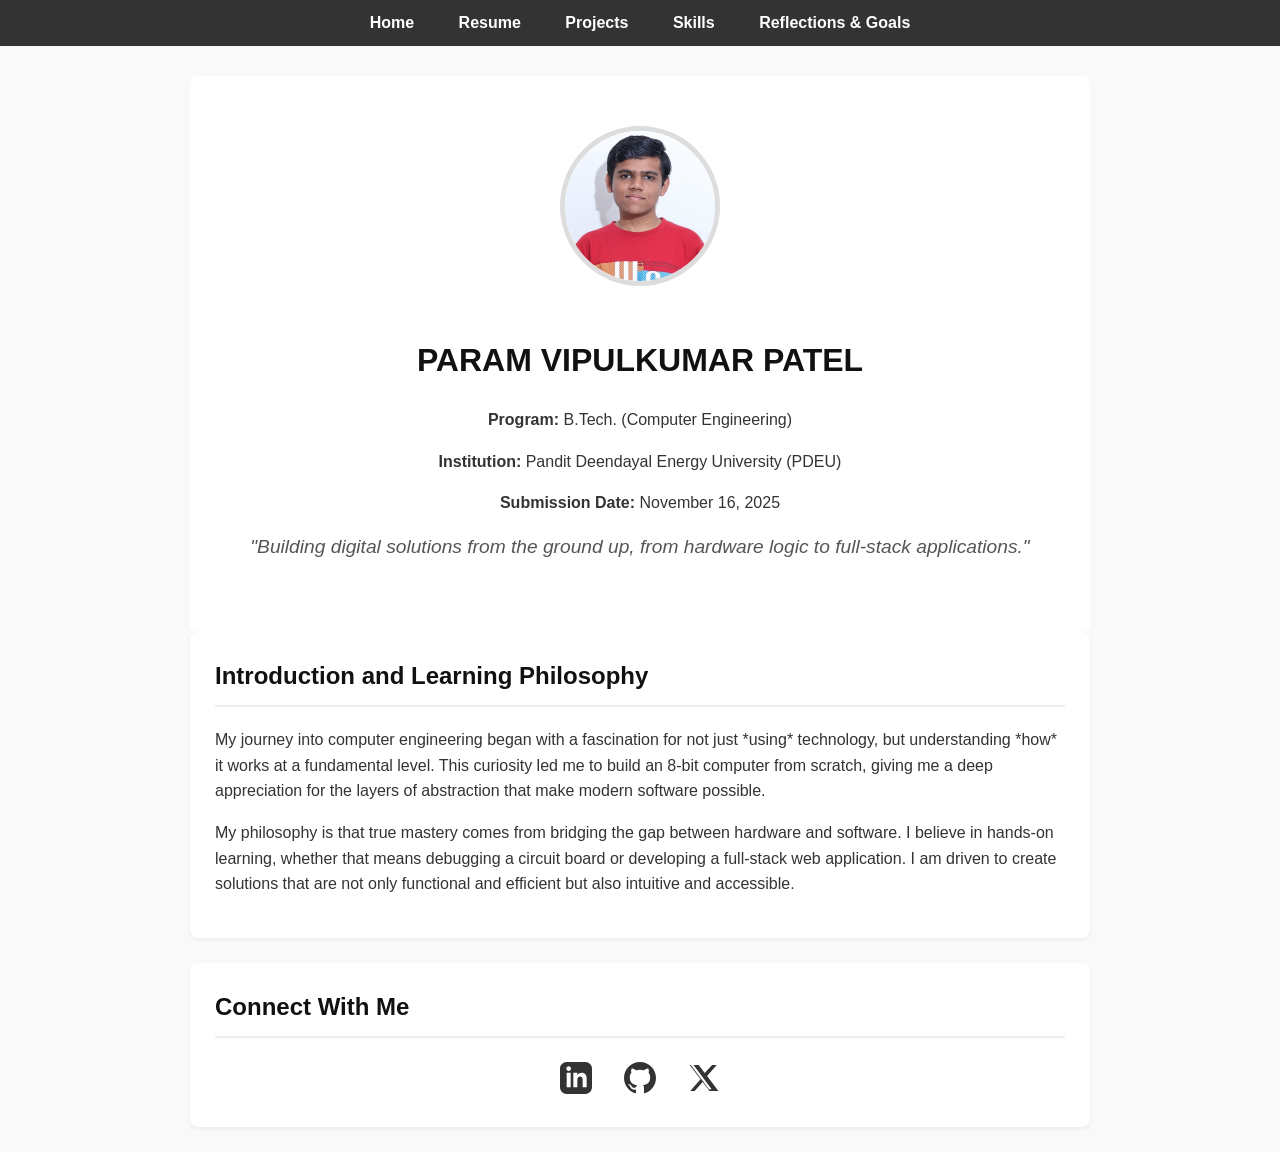
==== index.html @ 7326b466 "added all the files" ====
<!DOCTYPE html>
<html lang="en">
<head>
    <meta charset="UTF-8">
    <meta name="viewport" content="width=device-width, initial-scale-1.0">
    <title>Param Patel - Portfolio</title>
    <link rel="stylesheet" href="style.css">
</head>
<body>
    
    <nav>
        <ul>
            <li><a href="index.html">Home</a></li>
            <li><a href="resume.html">Resume</a></li>
            <li><a href="projects.html">Projects</a></li>
            <li><a href="skills.html">Skills</a></li>
            <li><a href="reflections.html">Reflections & Goals</a></li>
        </ul>
    </nav>

    <div class="container">

        <header class="cover-header">
            
            <img src="./Param_Photo.jpg" alt="Param Patel" class="profile-photo">
            
            <h1>PARAM VIPULKUMAR PATEL</h1>
            <p><strong>Program:</strong> B.Tech. (Computer Engineering)</p>
            <p><strong>Institution:</strong> Pandit Deendayal Energy University (PDEU)</p>
            <p><strong>Submission Date:</strong> November 16, 2025</p>
            <p class="tagline">
                "Building digital solutions from the ground up, from hardware logic to full-stack applications."
            </p>
        </header>

        <section class="page-section">
            <h2>Introduction and Learning Philosophy</h2>
            <p>My journey into computer engineering began with a fascination for not just *using* technology, but understanding *how* it works at a fundamental level. This curiosity led me to build an 8-bit computer from scratch, giving me a deep appreciation for the layers of abstraction that make modern software possible.</p>
            <p>My philosophy is that true mastery comes from bridging the gap between hardware and software. I believe in hands-on learning, whether that means debugging a circuit board or developing a full-stack web application. I am driven to create solutions that are not only functional and efficient but also intuitive and accessible.</p>
        </section>

        <section class="page-section">
            <h2>Connect With Me</h2>
            <div class="socials-container">
                
                <a href="https://www.linkedin.com/in/param-patel-913148295/" class="social-link" target="_blank" aria-label="LinkedIn Profile">
                    <span class="visually-hidden">LinkedIn</span>
                    <svg xmlns="http://www.w3.org/2000/svg" width="24" height="24" viewBox="0 0 24 24"><path d="M19 0h-14c-2.761 0-5 2.239-5 5v14c0 2.761 2.239 5 5 5h14c2.762 0 5-2.239 5-5v-14c0-2.761-2.238-5-5-5zm-11 19h-3v-11h3v11zm-1.5-12.268c-.966 0-1.75-.79-1.75-1.764s.784-1.764 1.75-1.764 1.75.79 1.75 1.764-.783 1.764-1.75 1.764zm13.5 12.268h-3v-5.604c0-3.368-4-3.113-4 0v5.604h-3v-11h3v1.765c1.396-2.586 7-2.777 7 2.476v6.759z"/></svg>
                </a>
                
                <a href="https://github.com/PVP1414" class="social-link" target="_blank" aria-label="GitHub Profile">
                    <span class="visually-hidden">GitHub</span>
                    <svg xmlns="http://www.w3.org/2000/svg" width="24" height="24" viewBox="0 0 24 24"><path d="M12 0c-6.626 0-12 5.373-12 12 0 5.302 3.438 9.8 8.207 11.387.599.111.793-.261.793-.577v-2.234c-3.338.726-4.033-1.416-4.033-1.416-.546-1.387-1.333-1.756-1.333-1.756-1.089-.745.083-.729.083-.729 1.205.084 1.839 1.237 1.839 1.237 1.07 1.834 2.807 1.304 3.492.997.108-.775.418-1.305.762-1.604-2.665-.305-5.467-1.334-5.467-5.931 0-1.311.469-2.381 1.236-3.221-.124-.303-.535-1.524.117-3.176 0 0 1.008-.322 3.301 1.23.957-.266 1.983-.399 3.003-.404 1.02.005 2.047.138 3.006.404 2.291-1.552 3.297-1.23 3.297-1.23.653 1.653.242 2.874.118 3.176.77.84 1.235 1.91 1.235 3.221 0 4.609-2.807 5.624-5.479 5.921.43.372.823 1.102.823 2.222v3.293c0 .319.192.694.801.576 4.765-1.589 8.199-6.086 8.199-11.386 0-6.627-5.373-12-12-12z"/></svg>
                </a>

                <a href="https://x.com/pvp1732?s=08" class="social-link" target="_blank" aria-label="X.com (Twitter) Profile">
                    <span class="visually-hidden">X.com</span>
                    <svg xmlns="http://www.w3.org/2000/svg" width="24" height="24" viewBox="0 0 24 24"><path d="M18.244 2.25h3.308l-7.227 8.26 8.502 11.24h-6.617l-5.214-6.817-6.02 6.817h-3.308l7.731-8.777-8.129-10.723h6.723l4.554 6.03 5.518-6.03zm-2.474 18.25h1.969l-13.6-18.25h-2.068l13.699 18.25z"/></svg>
                </a>

            </div>
        </section>

    </div>

</body>
</html>
---- style.css ----
/* --- Global Styles --- */
body {
    font-family: -apple-system, BlinkMacSystemFont, "Segoe UI", Roboto, "Helvetica Neue", Arial, sans-serif;
    line-height: 1.6;
    background-color: #f9f9f9;
    color: #333;
    margin: 0;
    padding: 0;
}

.container {
    max-width: 900px;
    margin: 20px auto;
    padding: 0 20px;
}

h1, h2, h3, h4 {
    color: #111;
}

a {
    color: #007bff;
    text-decoration: none;
}

a:hover {
    text-decoration: underline;
}

/* --- Navigation Bar --- */
nav {
    background-color: #333;
    padding: 10px 0;
}

nav ul {
    list-style: none;
    padding: 0;
    margin: 0;
    text-align: center;
}

nav ul li {
    display: inline-block;
    margin: 0 15px;
}

nav ul li a {
    color: white;
    font-weight: bold;
    font-size: 16px;
    padding: 10px 5px;
}

nav ul li a:hover {
    color: #007bff;
    text-decoration: none;
}

/* --- Header (For Cover Page) --- */
.cover-header {
    text-align: center;
    padding: 50px 20px;
    background-color: #ffffff;
    border-radius: 8px;
    margin-top: 30px;
}

.cover-header img.profile-photo {
    width: 150px;
    height: 150px;
    border-radius: 50%;
    object-fit: cover;
    border: 5px solid #ddd;
    margin-bottom: 20px;
}

.cover-header .tagline {
    font-size: 1.2em;
    font-style: italic;
    color: #555;
    margin-top: 15px;
}

/* --- Generic Page Section --- */
.page-section {
    background-color: #ffffff;
    padding: 25px;
    margin-bottom: 25px;
    border-radius: 8px;
    box-shadow: 0 2px 4px rgba(0,0,0,0.05);
}

.page-section h2 {
    border-bottom: 2px solid #eee;
    padding-bottom: 10px;
    margin-top: 0;
}

/* --- Project & Skill Cards --- */
.card-container {
    display: grid;
    grid-template-columns: 1fr; /* Default to 1 column */
    gap: 20px;
}

/* On screens wider than 768px, switch to 2 columns */
@media (min-width: 768px) {
    .card-container {
        grid-template-columns: 1fr 1fr;
    }
}


.card {
    background-color: #f9f9f9;
    border: 1px solid #ddd;
    padding: 20px;
    border-radius: 8px;
}

.card h3 {
    margin-top: 0;
}

/* --- Resume Section --- */
.resume-section ul {
    padding-left: 20px;
}
.resume-section li {
    margin-bottom: 8px;
}

/* --- Testimonial --- */
blockquote {
    border-left: 5px solid #007bff;
    padding-left: 15px;
    font-style: italic;
    color: #555;
}

/* --- Code Snippet Styles --- */
.code-snippet {
    margin-top: 1.5rem;
}

.code-snippet h5 {
    font-size: 1rem;
    font-weight: 600;
    color: #007bff; /* Changed to main accent color */
    margin-bottom: 0.5rem;
}

pre {
    background-color: #f4f4f4; /* Lighter background */
    border: 1px solid #ddd;
    border-radius: 8px;
    padding: 1rem;
    overflow-x: auto; /* Allows horizontal scrolling if needed */
    font-family: 'Courier New', Courier, monospace;
    font-size: 0.85rem;
    white-space: pre-wrap; /* Wraps code to new line */
    word-wrap: break-word; /* Breaks long words */
}

code {
    font-family: 'Courier New', Courier, monospace;
    color: #333; /* Dark text for light background */
}

/* --- Visually Hidden Class (for Accessibility) --- */
.visually-hidden {
    position: absolute;
    width: 1px;
    height: 1px;
    margin: -1px;
    padding: 0;
    overflow: hidden;
    clip: rect(0, 0, 0, 0);
    border: 0;
}

/* --- Socials Section (Updated for simple, inline style) --- */
.socials-container {
    display: flex;
    flex-wrap: wrap; 
    gap: 2rem; /* More space */
    justify-content: center; 
    margin-top: 1.5rem;
}

.social-link {
    display: inline-block;
    color: #333; /* Default icon color (matches text) */
    text-decoration: none;
    transition: all 0.2s ease-in-out;
}

.social-link svg {
    width: 32px;  /* A good, clean size */
    height: 32px;
    fill: currentColor; /* Inherits the 'color' from the <a> tag */
}

.social-link:hover {
    color: #007bff; /* Accent color on hover */
    transform: translateY(-3px);
    text-decoration: none;
}
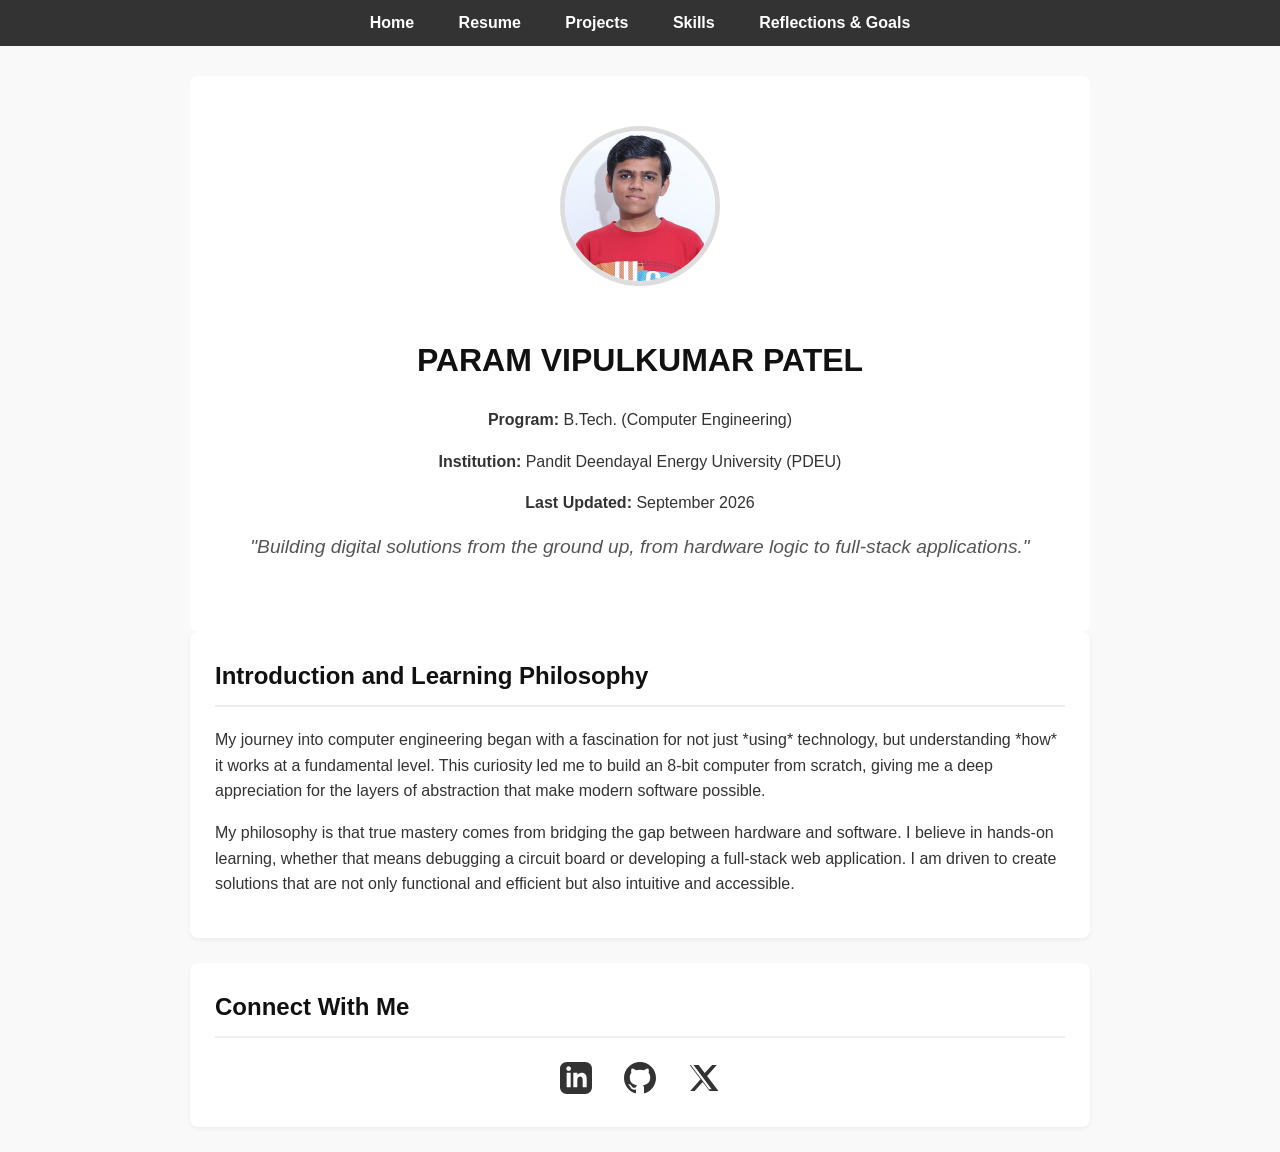
==== commit 2674bc7b: "Modify submission and last updated dates in index.html Updated submission date and added last update" ====
--- a/index.html
+++ b/index.html
@@ -27,7 +27,7 @@
             <h1>PARAM VIPULKUMAR PATEL</h1>
             <p><strong>Program:</strong> B.Tech. (Computer Engineering)</p>
             <p><strong>Institution:</strong> Pandit Deendayal Energy University (PDEU)</p>
-            <p><strong>Submission Date:</strong> November 16, 2025</p>
+            <p><strong>Last Updated:</strong> September 2026</p>
             <p class="tagline">
                 "Building digital solutions from the ground up, from hardware logic to full-stack applications."
             </p>
@@ -64,4 +64,4 @@
     </div>
 
 </body>
-</html>+</html>
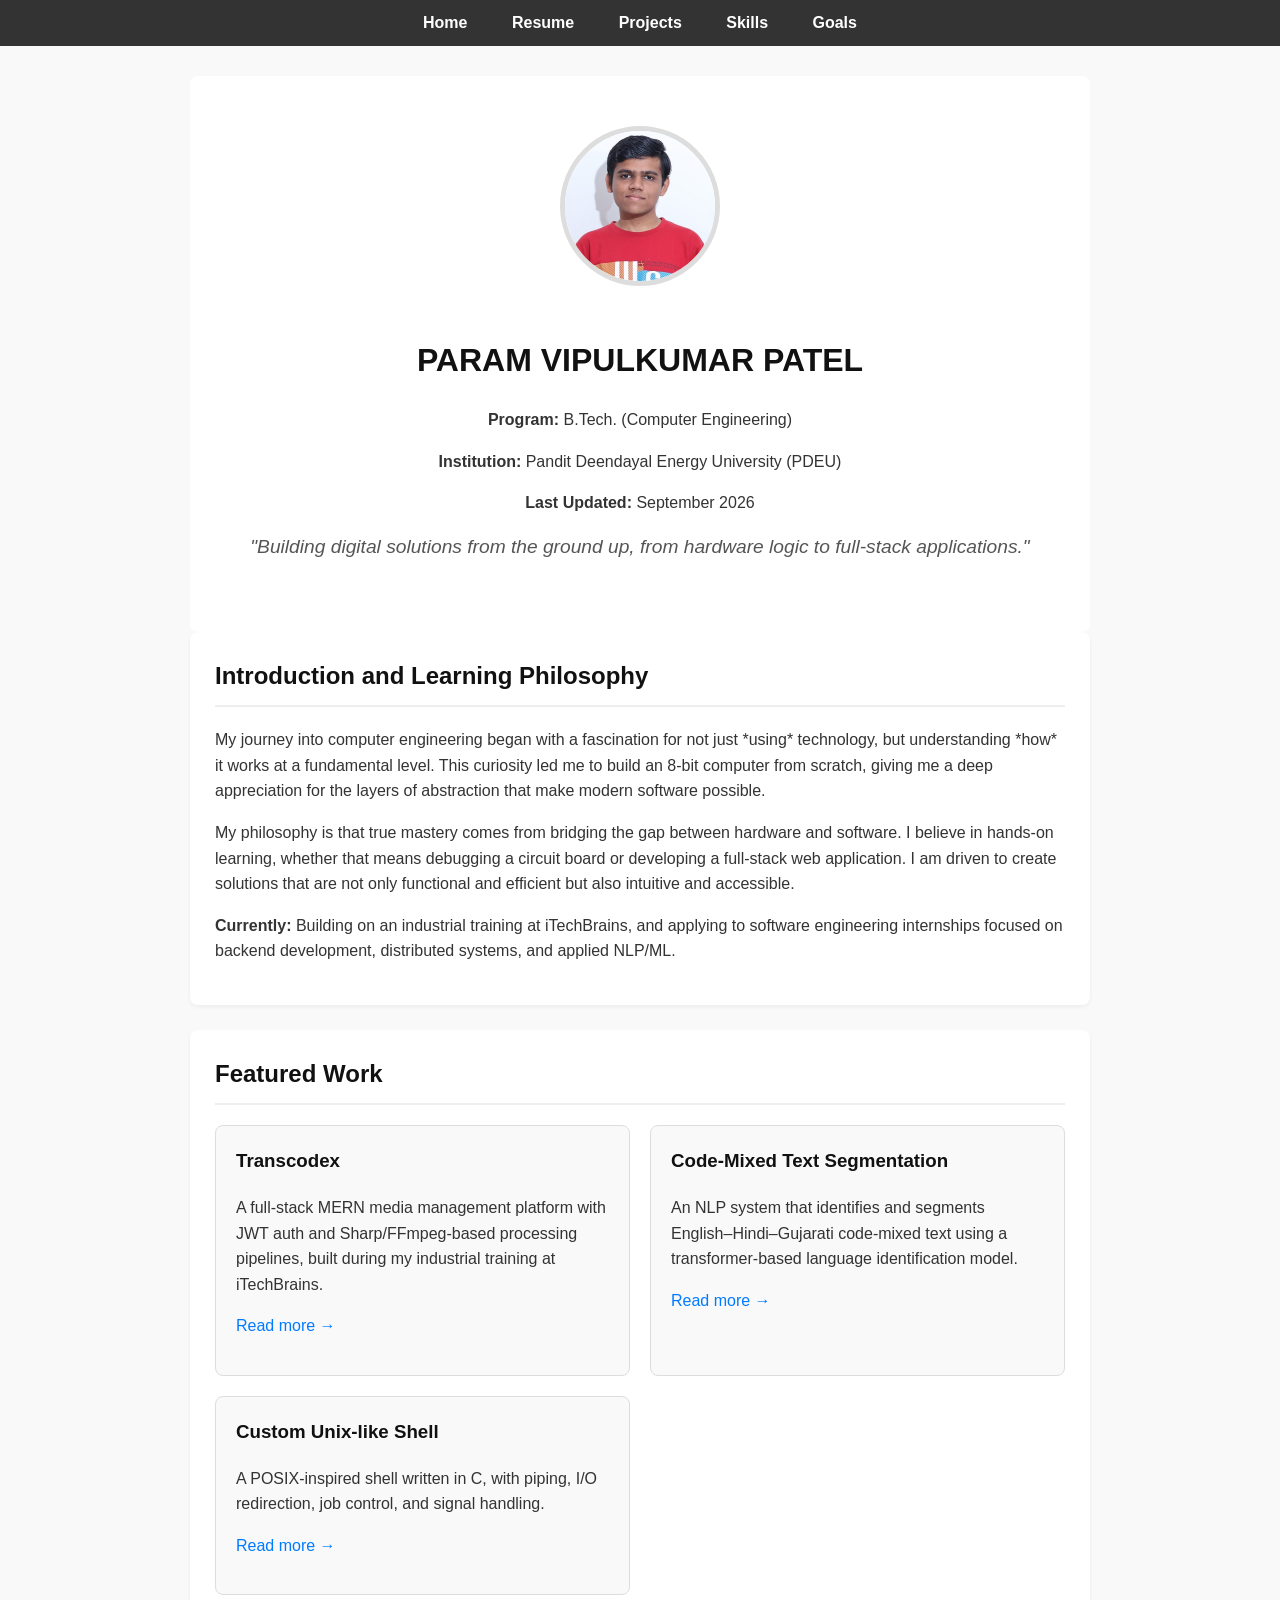
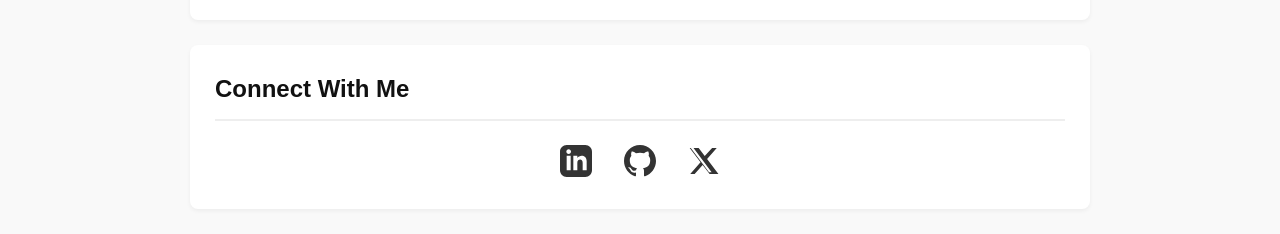
==== commit 66e6dd8f: "Revise index.html for content updates and improvements Updated the portfolio page with new sections " ====
--- a/index.html
+++ b/index.html
@@ -14,7 +14,7 @@
             <li><a href="resume.html">Resume</a></li>
             <li><a href="projects.html">Projects</a></li>
             <li><a href="skills.html">Skills</a></li>
-            <li><a href="reflections.html">Reflections & Goals</a></li>
+            <li><a href="reflections.html">Goals</a></li>
         </ul>
     </nav>
 
@@ -37,6 +37,28 @@
             <h2>Introduction and Learning Philosophy</h2>
             <p>My journey into computer engineering began with a fascination for not just *using* technology, but understanding *how* it works at a fundamental level. This curiosity led me to build an 8-bit computer from scratch, giving me a deep appreciation for the layers of abstraction that make modern software possible.</p>
             <p>My philosophy is that true mastery comes from bridging the gap between hardware and software. I believe in hands-on learning, whether that means debugging a circuit board or developing a full-stack web application. I am driven to create solutions that are not only functional and efficient but also intuitive and accessible.</p>
+            <p><strong>Currently:</strong> Building on an industrial training at iTechBrains, and applying to software engineering internships focused on backend development, distributed systems, and applied NLP/ML.</p>
+        </section>
+
+        <section class="page-section">
+            <h2>Featured Work</h2>
+            <div class="card-container">
+                <div class="card">
+                    <h3>Transcodex</h3>
+                    <p>A full-stack MERN media management platform with JWT auth and Sharp/FFmpeg-based processing pipelines, built during my industrial training at iTechBrains.</p>
+                    <p><a href="projects.html#transcodex">Read more &rarr;</a></p>
+                </div>
+                <div class="card">
+                    <h3>Code-Mixed Text Segmentation</h3>
+                    <p>An NLP system that identifies and segments English–Hindi–Gujarati code-mixed text using a transformer-based language identification model.</p>
+                    <p><a href="projects.html#code-mixed-nlp">Read more &rarr;</a></p>
+                </div>
+                <div class="card">
+                    <h3>Custom Unix-like Shell</h3>
+                    <p>A POSIX-inspired shell written in C, with piping, I/O redirection, job control, and signal handling.</p>
+                    <p><a href="projects.html#custom-shell">Read more &rarr;</a></p>
+                </div>
+            </div>
         </section>
 
         <section class="page-section">
--- a/style.css
+++ b/style.css
@@ -206,4 +206,4 @@
     color: #007bff; /* Accent color on hover */
     transform: translateY(-3px);
     text-decoration: none;
-}+}
